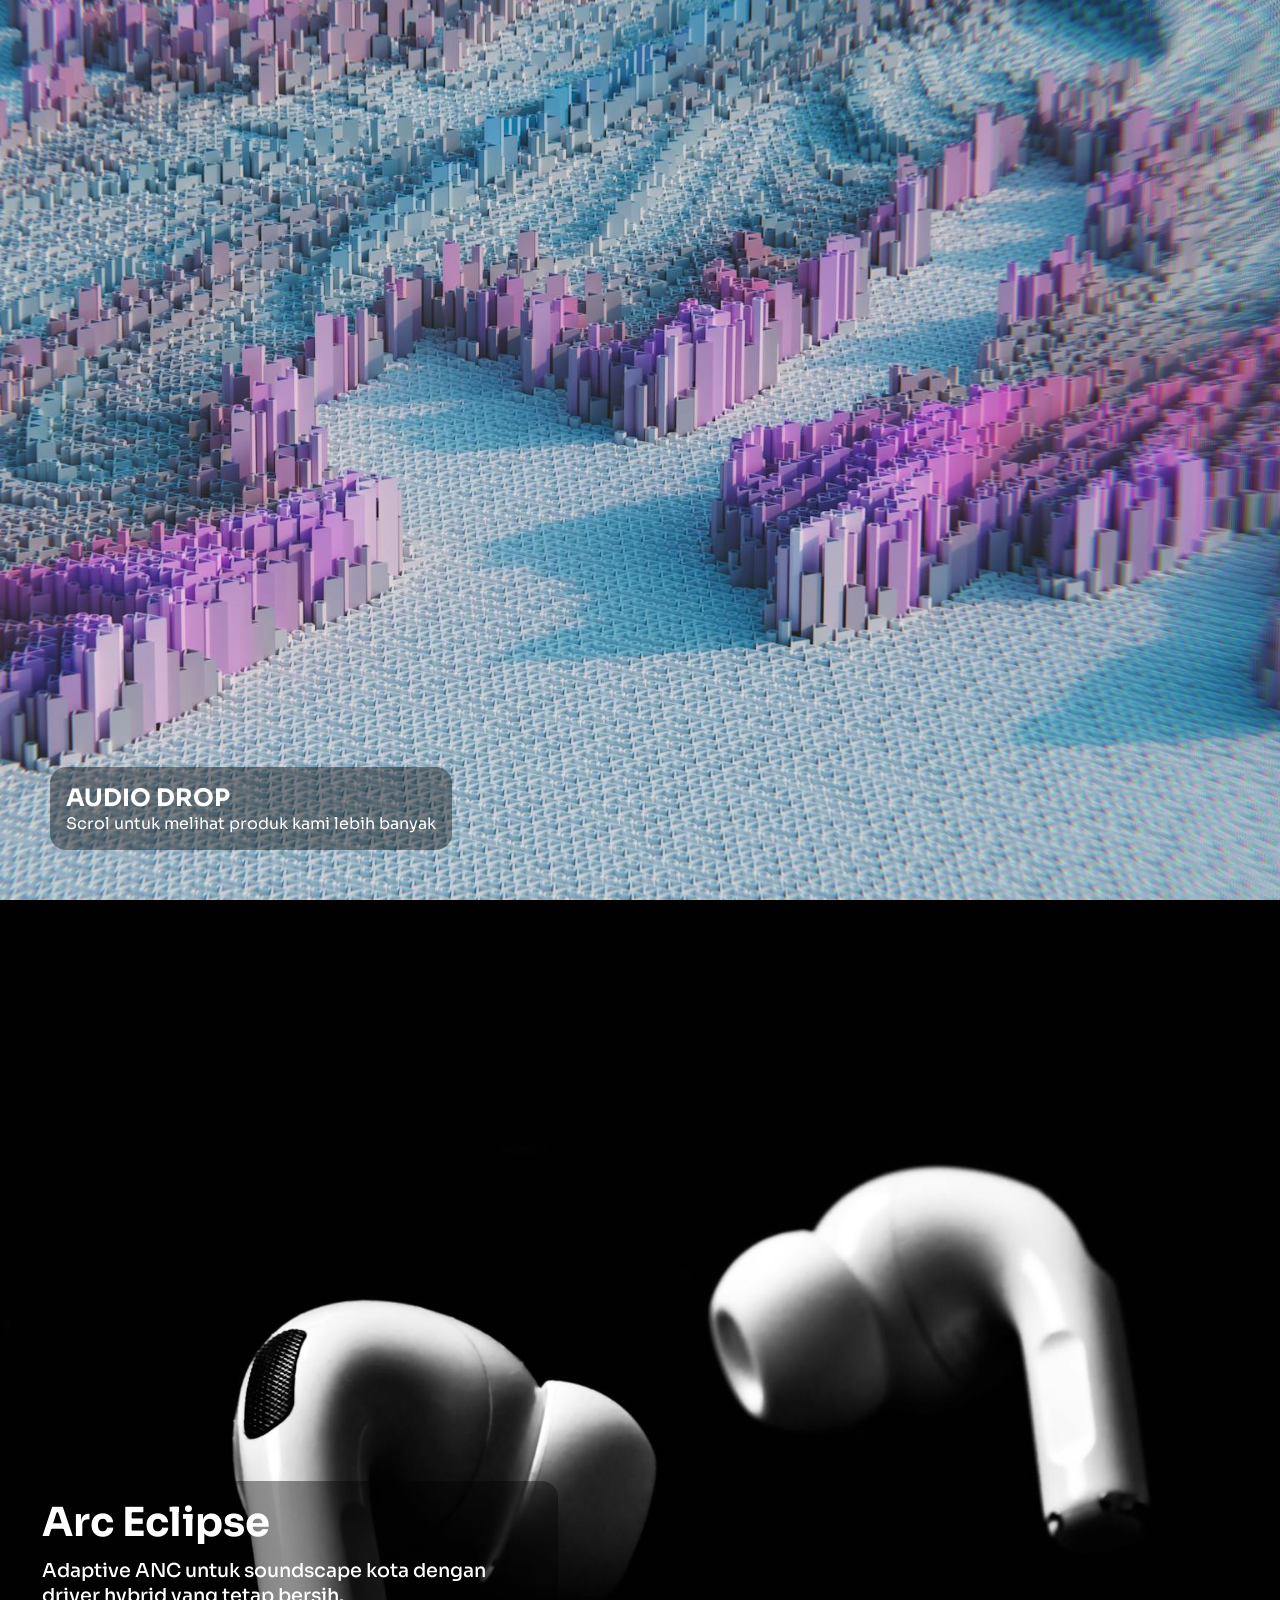
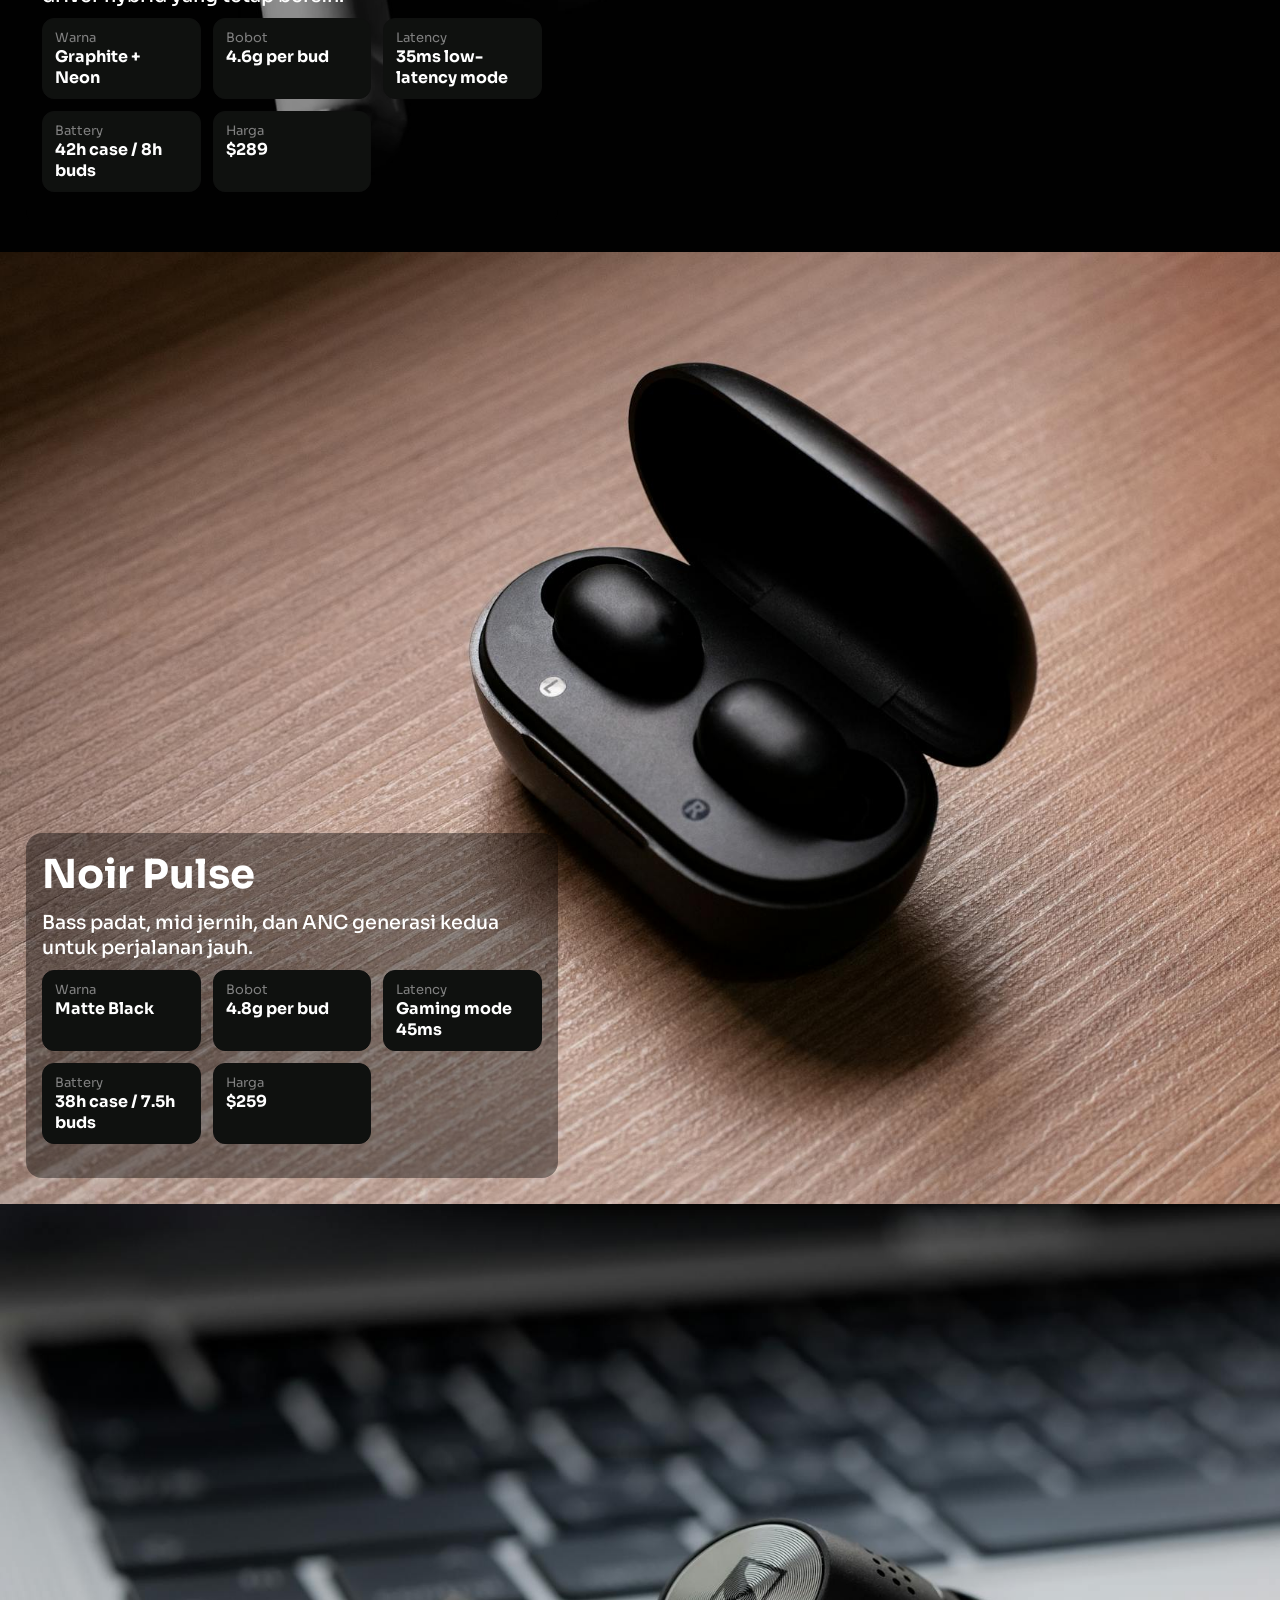
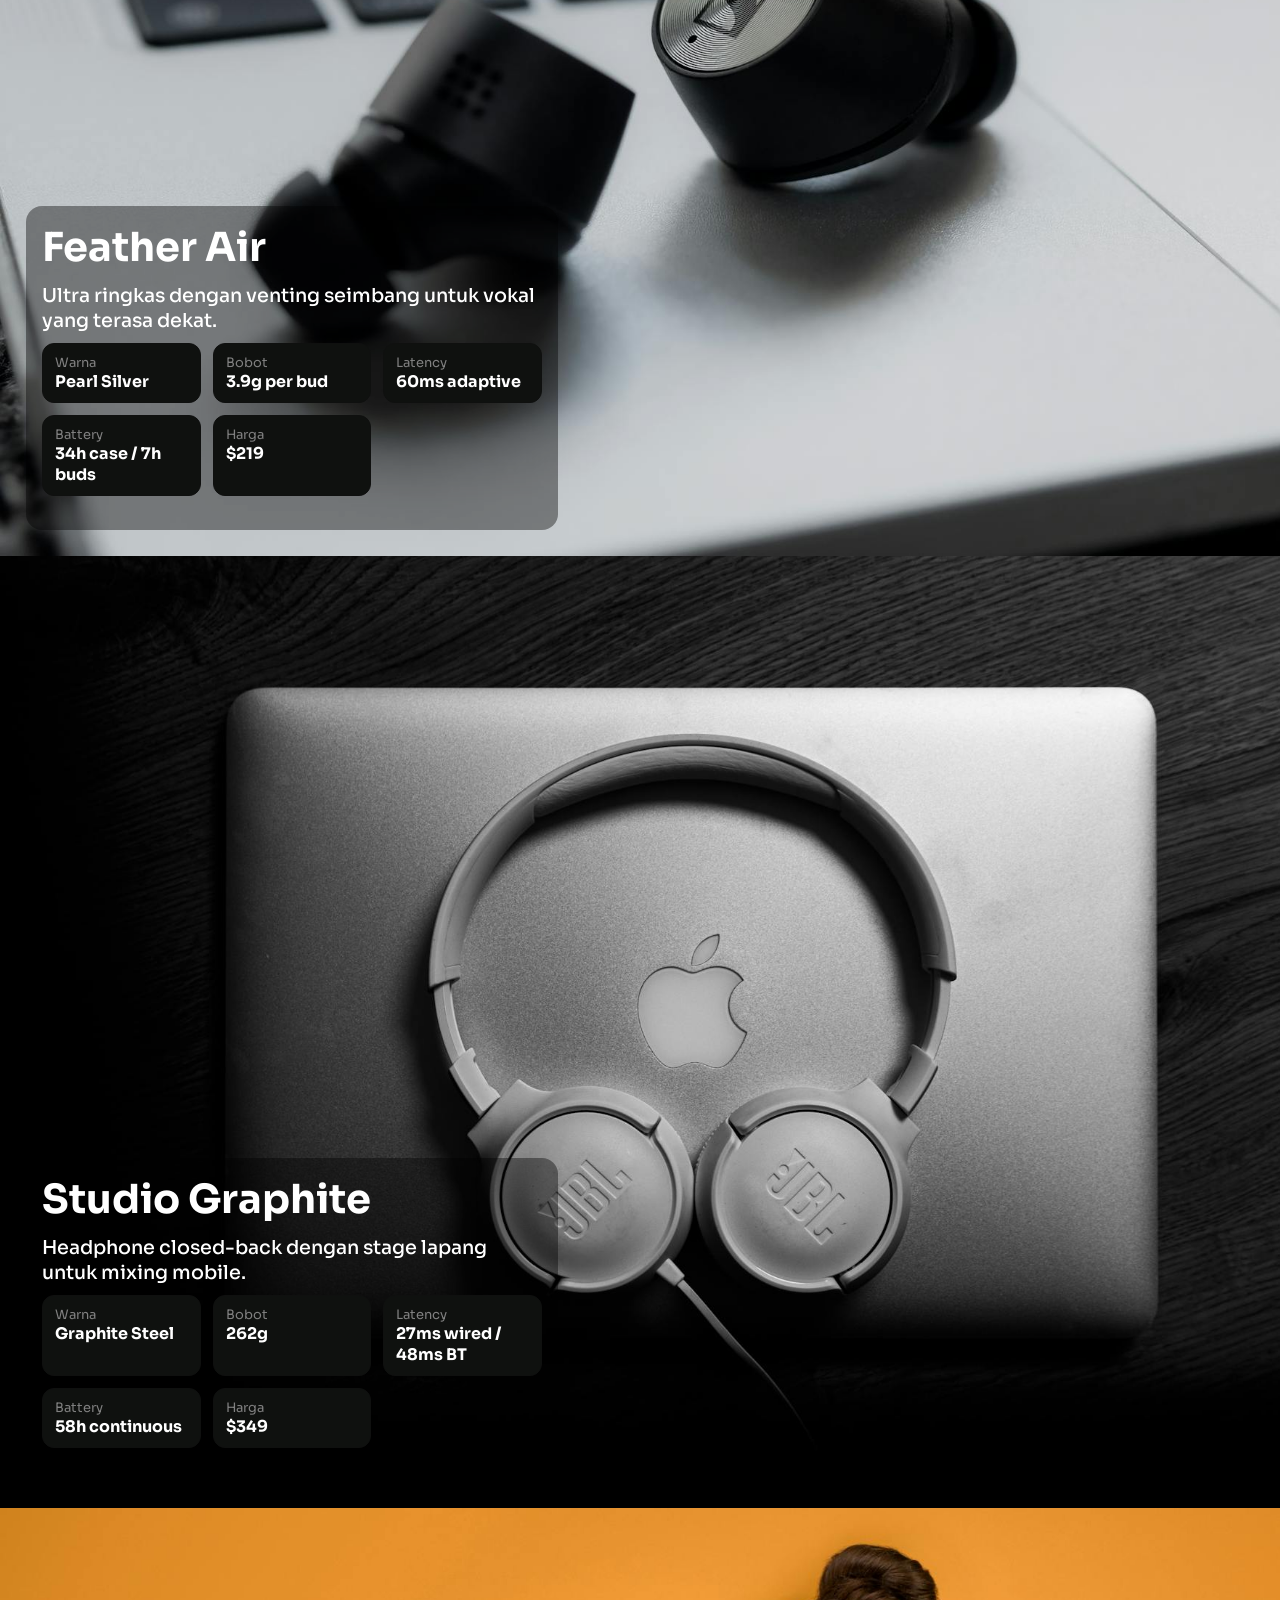
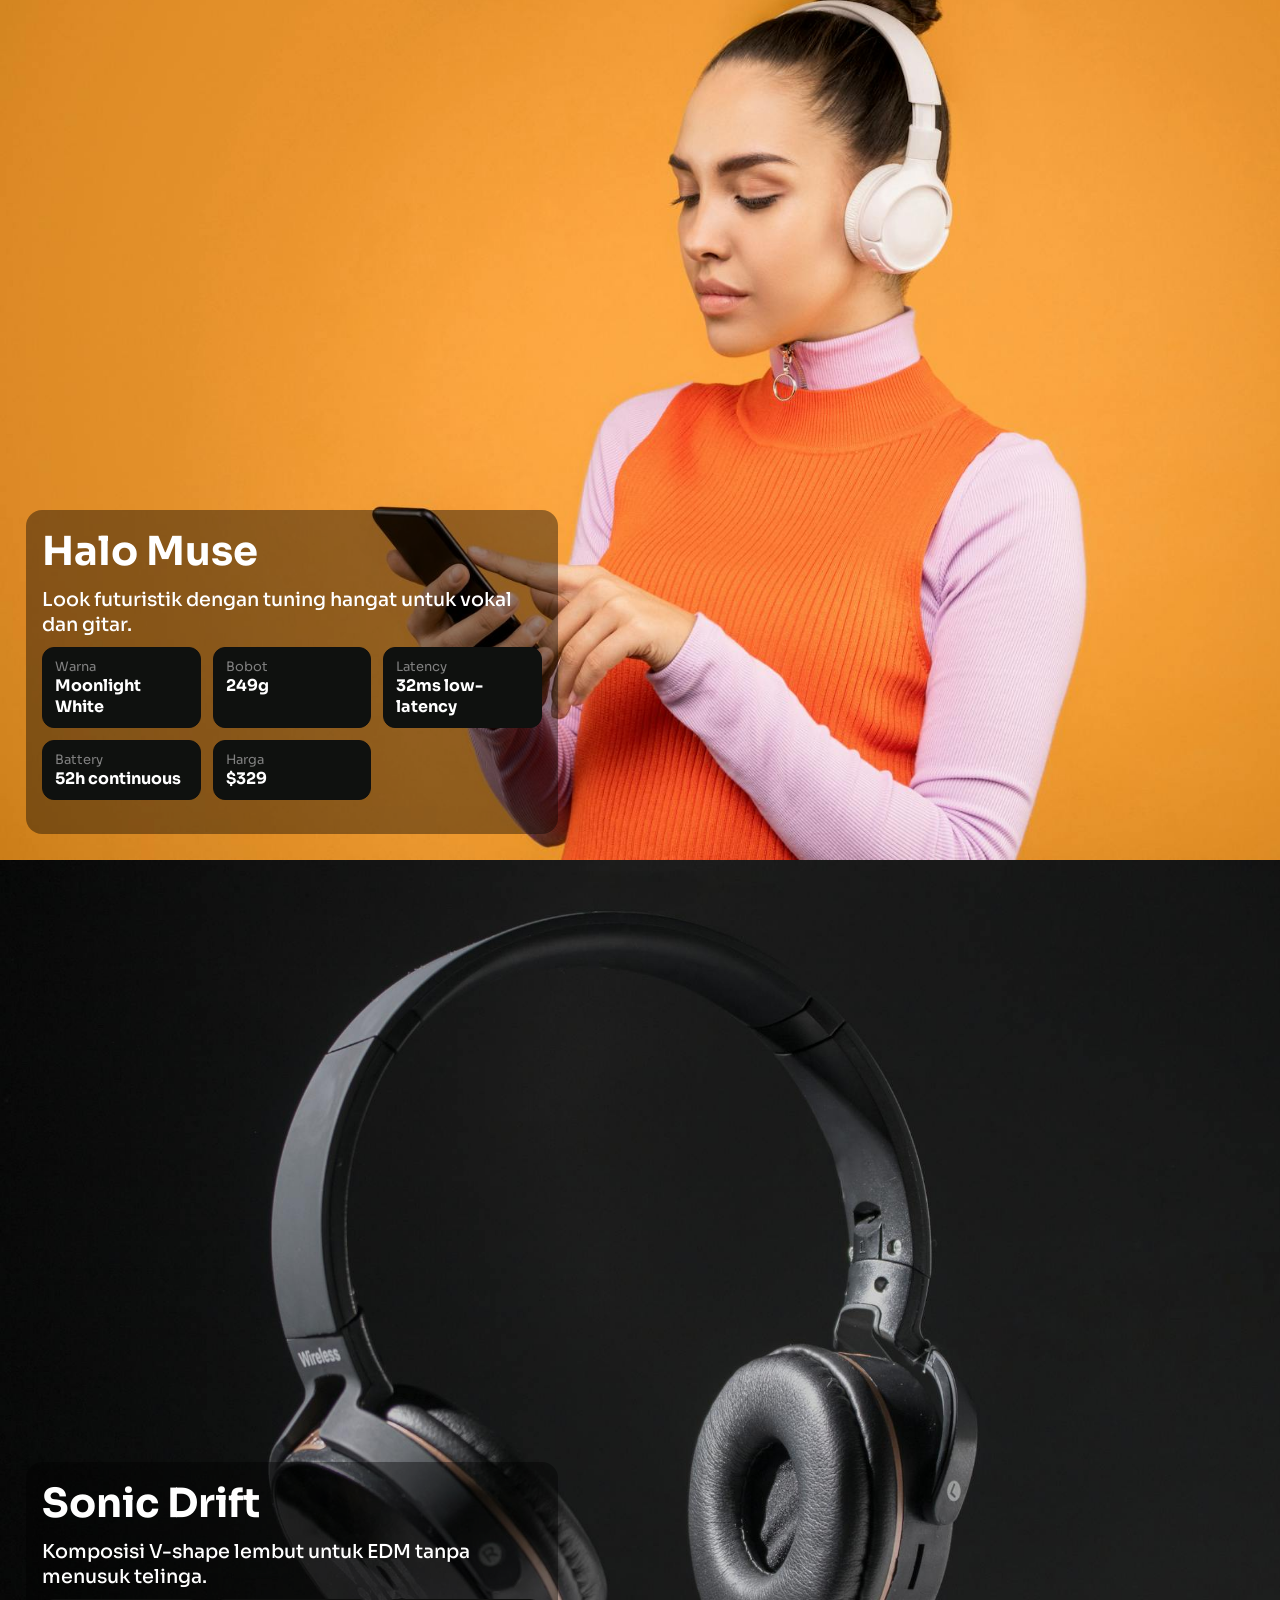
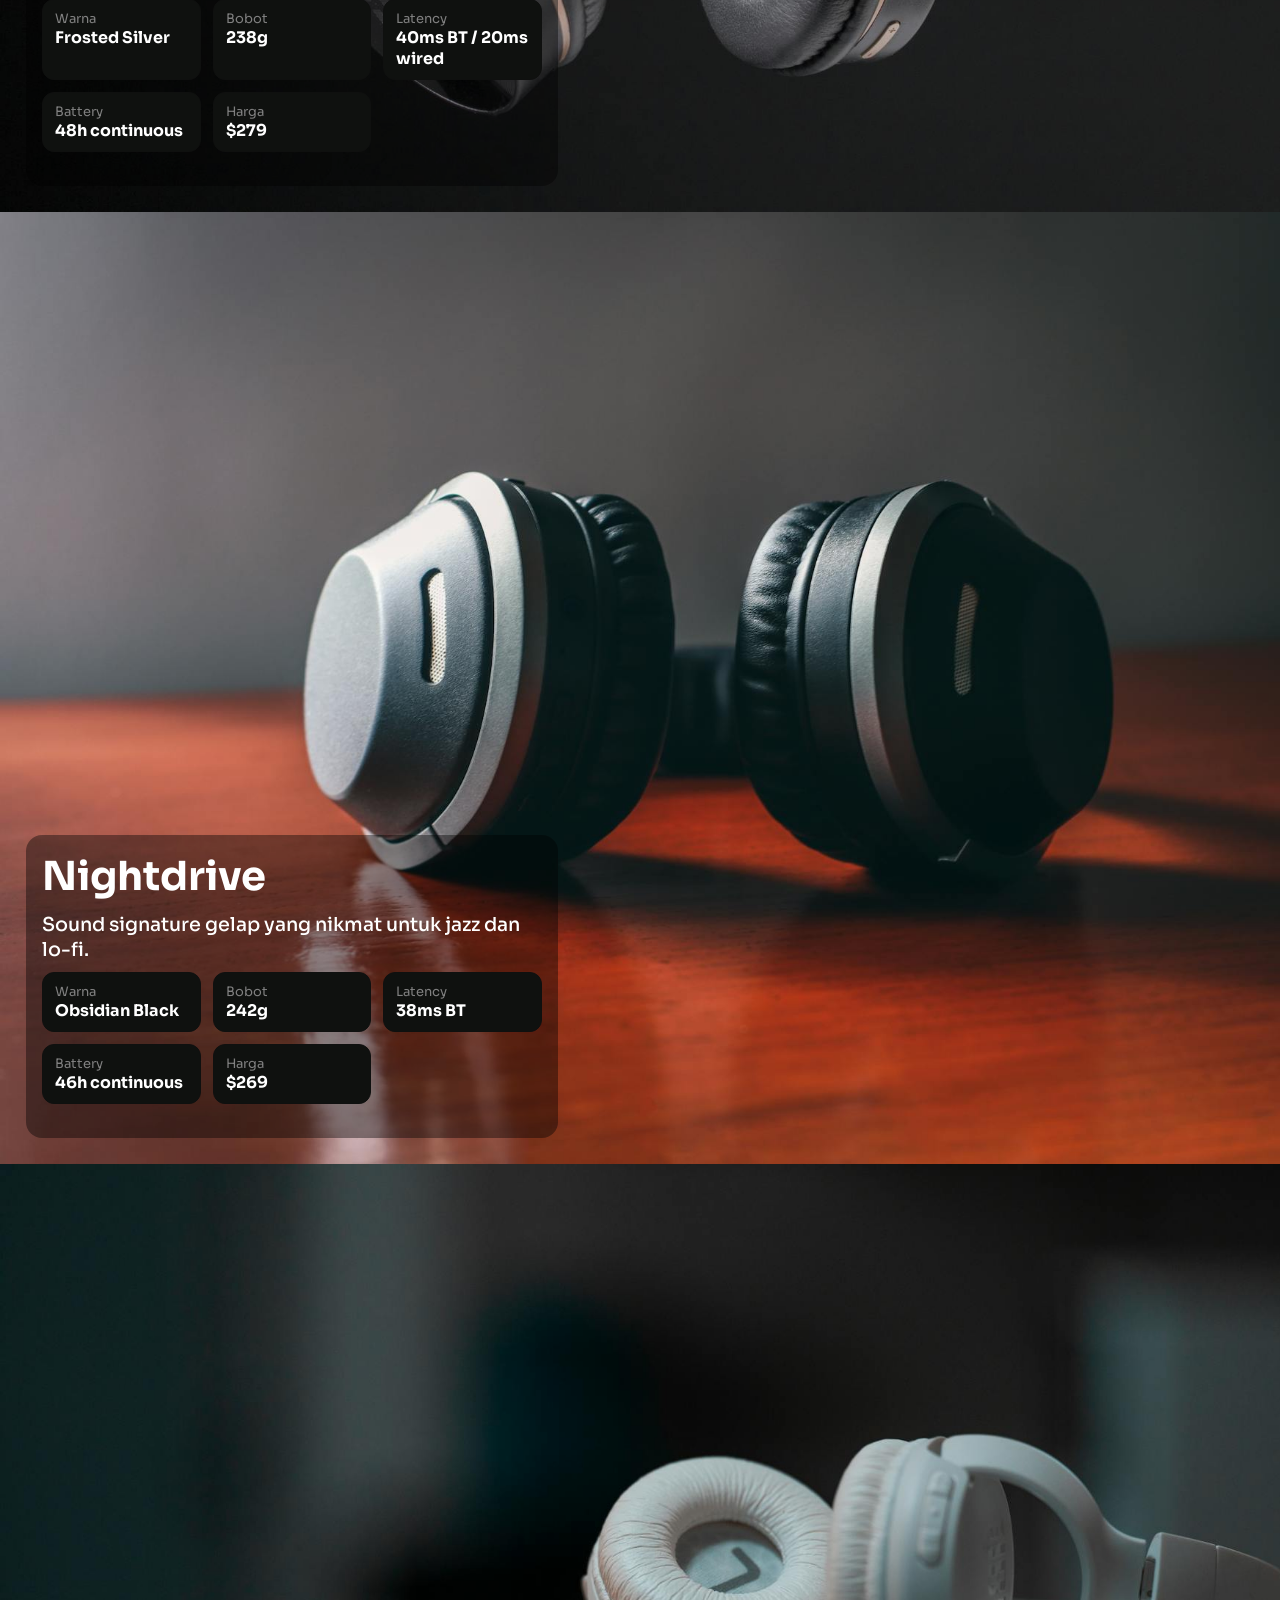
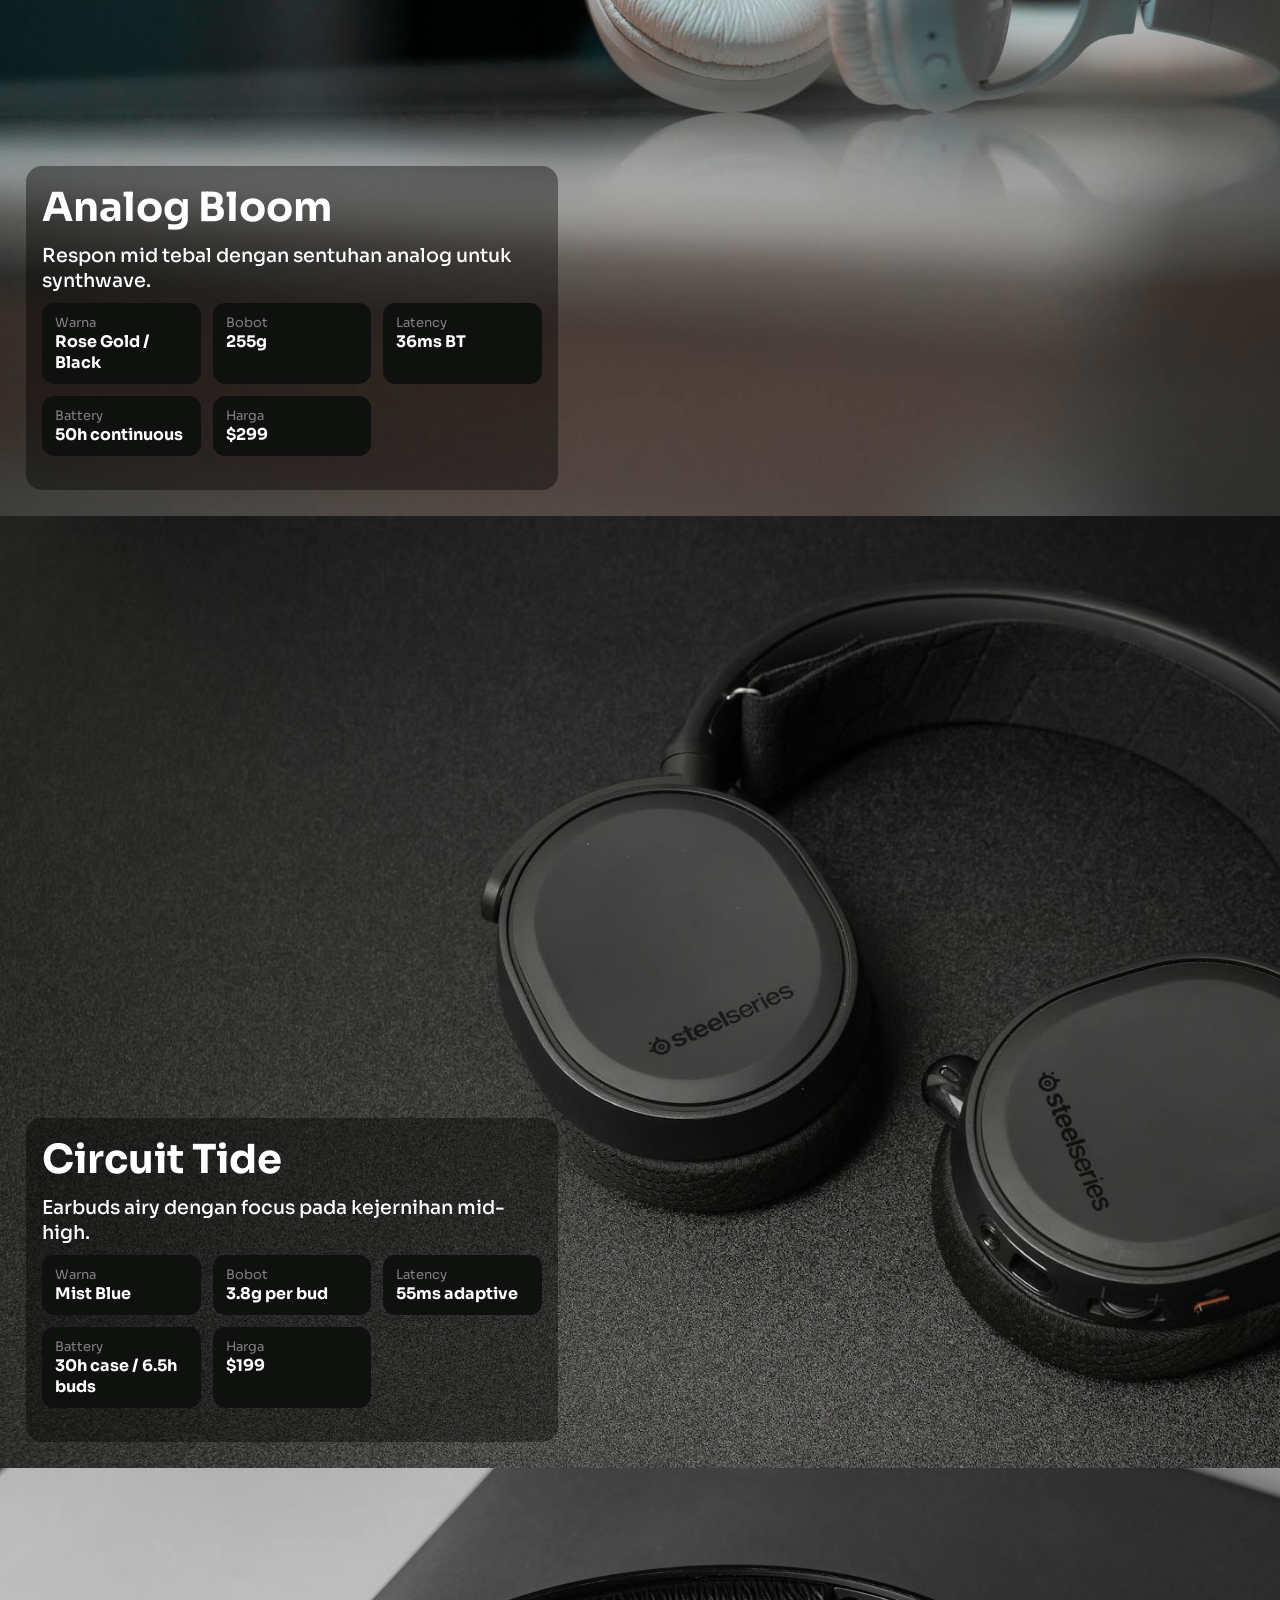
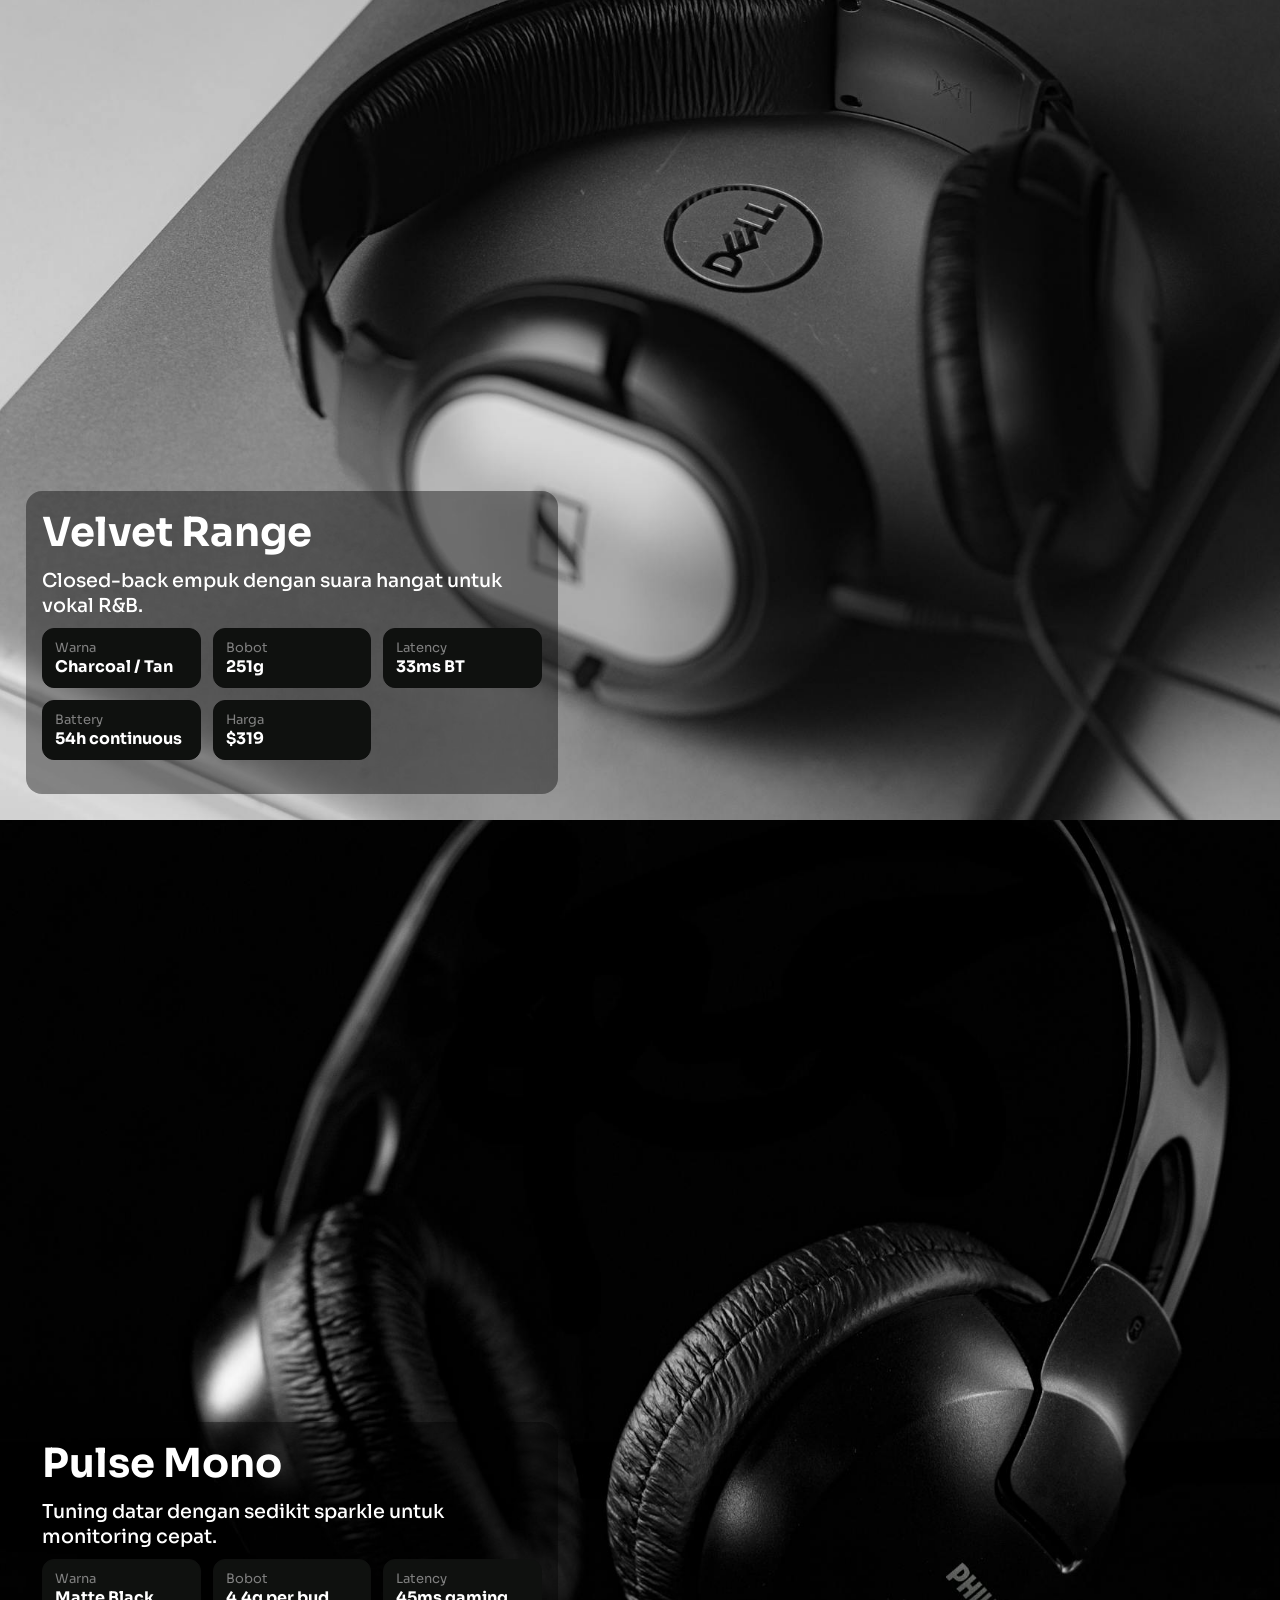
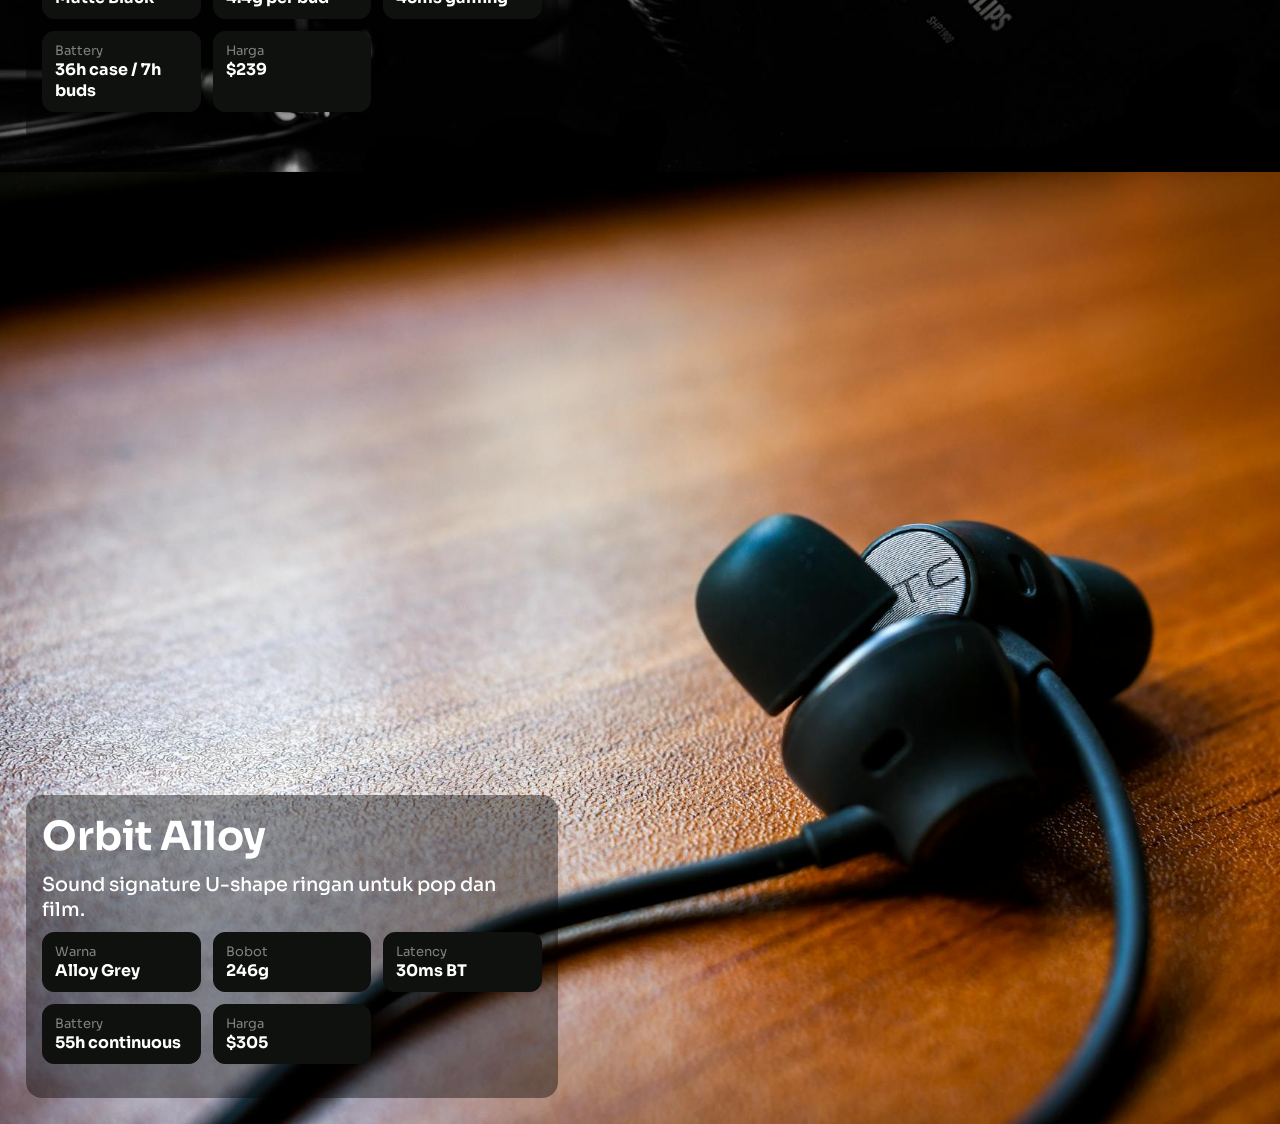
==== index.html @ b4863db9 "first commit" ====
<!DOCTYPE html>
<html lang="en">
<head>
    <meta charset="UTF-8">
    <meta name="viewport" content="width=device-width, initial-scale=1.0">
    <title>Document</title>
    <link rel="stylesheet" href="style.css">
    <link rel="preconnect" href="https://fonts.googleapis.com">
    <link rel="preconnect" href="https://fonts.gstatic.com" crossorigin>
    <link href="https://fonts.googleapis.com/css2?family=Bitcount+Single:wght@100..900&family=Sora:wght@100..800&display=swap" rel="stylesheet">
</head>
<body>
    <section class="hero">
        <div class="hero-text">
            <h1>AUDIO DROP</h1>
            <p>Scrol untuk melihat produk kami lebih banyak</p>
        </div>
    </section>

    <div id="productList"></div>

    <script src="script.js"></script>
</body>
</html>
---- style.css ----
html,
body, *, :root {
    margin: 0;
    padding: 0;
    scroll-snap-type: y mandatory;
    scroll-behavior: smooth;

}

body {
    font-family: "Sora", sans-serif;
}

.hero,
.product {
    scroll-snap-align: start;
}

.title{
    margin-bottom: 10px;
    font-size: 2.5rem;margin-bottom: 10px;
}

.subtitle{
    font-size: 1.2rem;
    font-weight: 500;
}

.hero {
    background-image: url("assets/images/main-image.jpg");
    min-height: 100vh;
    background-size: cover;
    background-position: right;
    position: relative;
}

.hero-text {
    color: white;
    background-color: rgba(0, 0, 0, 0.4);
    padding: 16px;
    position: absolute;
    left: 50px;
    bottom: 50px;
    border-radius: 16px;
}

.product{
    min-height: 100vh;
    background-size: cover;
    background-repeat: no-repeat;
    display: flex;
    flex-direction: column;
    justify-content: end;
    align-items: start;
    padding: 26px;
}

.product-text{
    color: white;
    width: 500px;
    max-width: 750px;
    background-color: rgba(0, 0, 0, 0.4);
    padding: 16px;
    border-radius: 16px;
}

.product-text:hover {
    cursor: pointer;
    background-color: white;
    color: rgb(224, 77, 24);
    transition: all ease-in-out 0.6s;

}

.product-stats{
    display: grid;
    gap: 12px;
    margin: 10px 0 18px;
    grid-template-columns: repeat(auto-fit, minmax(120px, 1fr));
}

.stat{
    padding: 10px 12px;
    border-radius: 12px;
    background-color: #0f110f;
    border: 1px solid #0f100f;
    display: flex;
    flex-direction: column;
}

.label{
    color: gray;
    font-size: 13px;
}

.value{
    font-weight: 700;
}
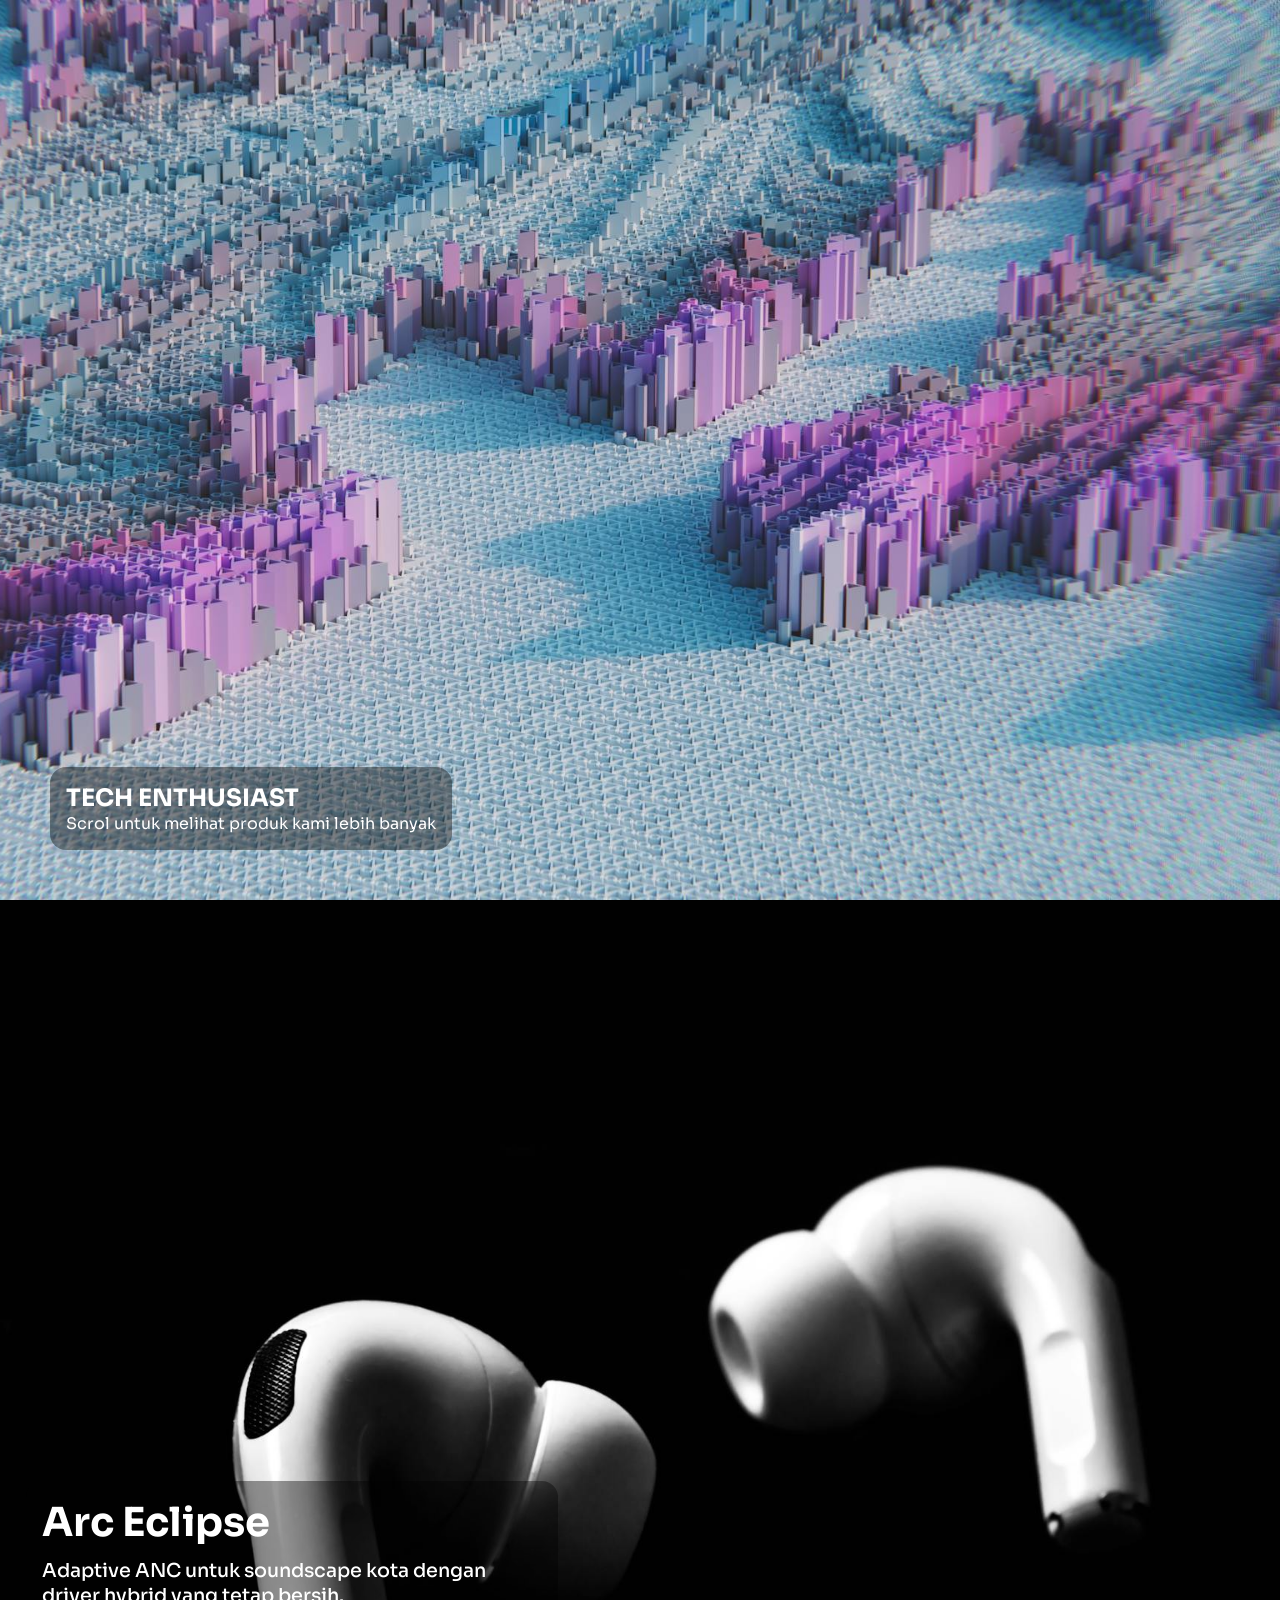
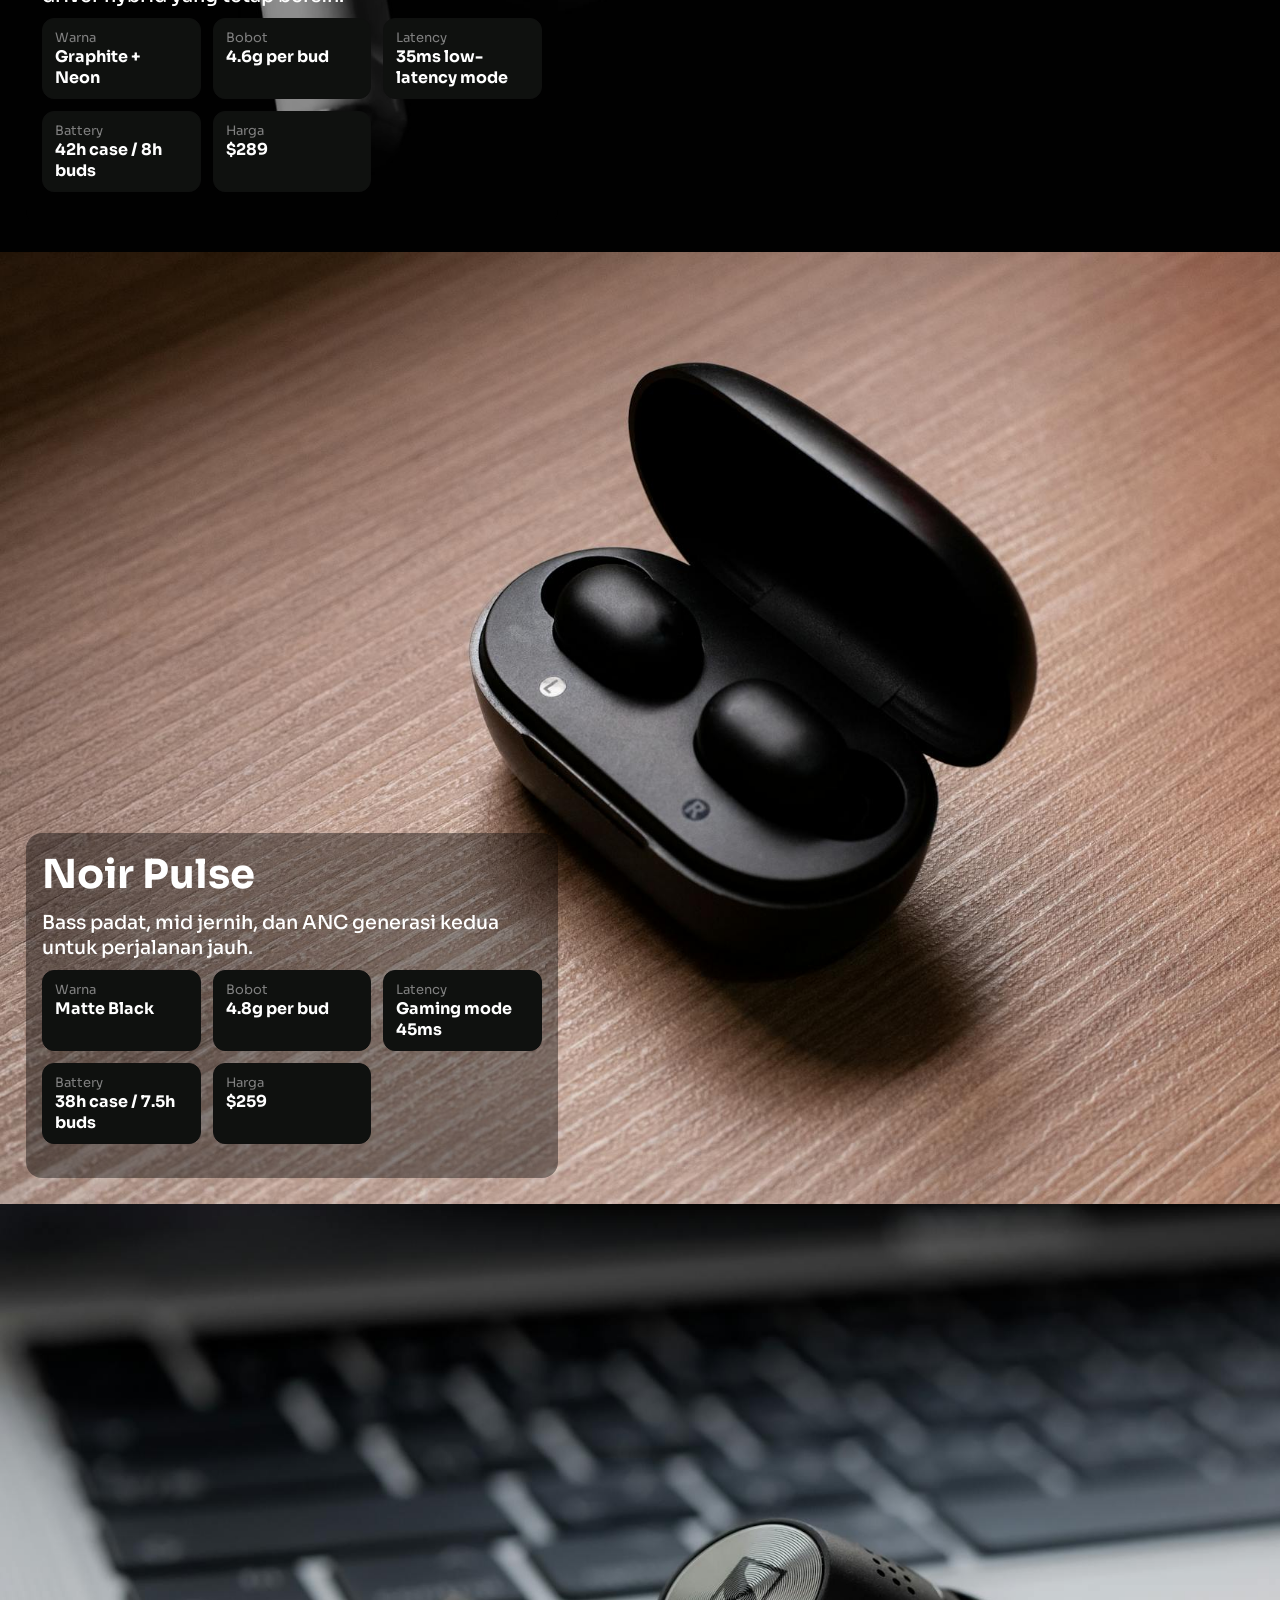
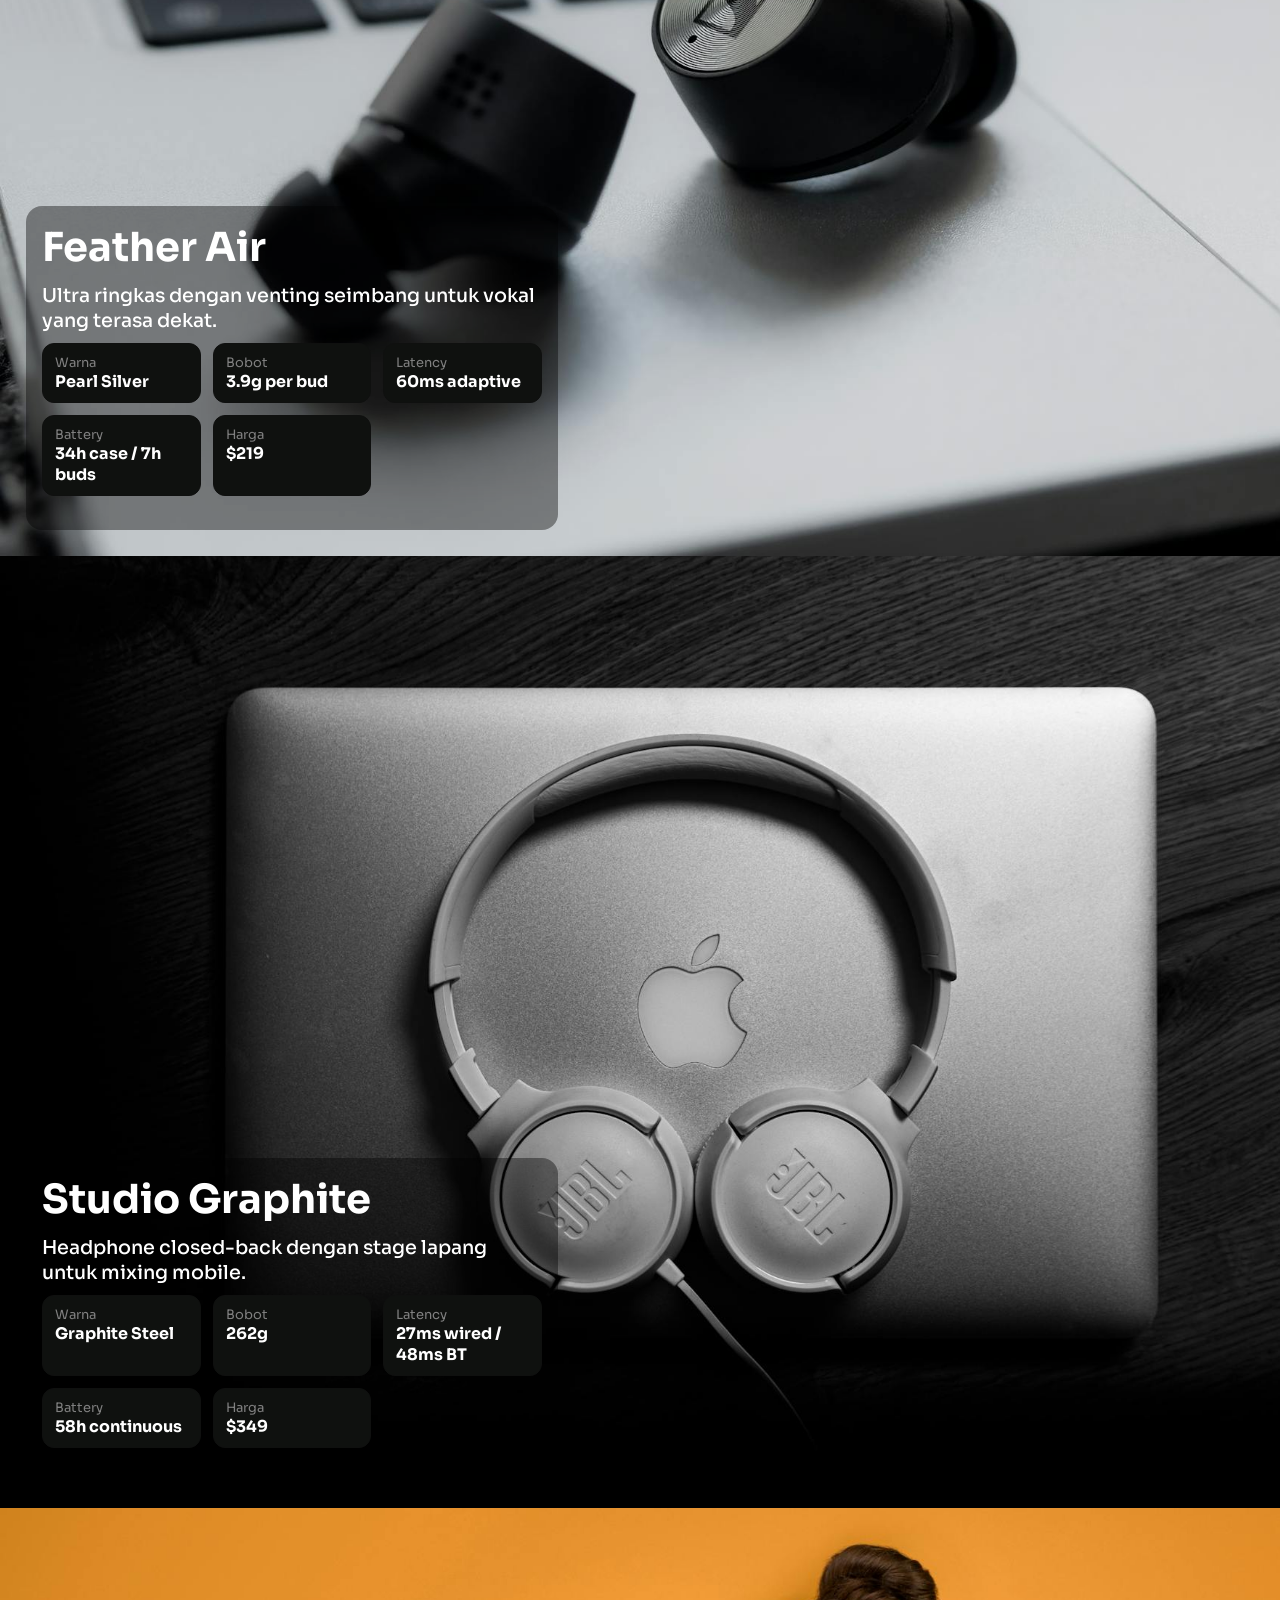
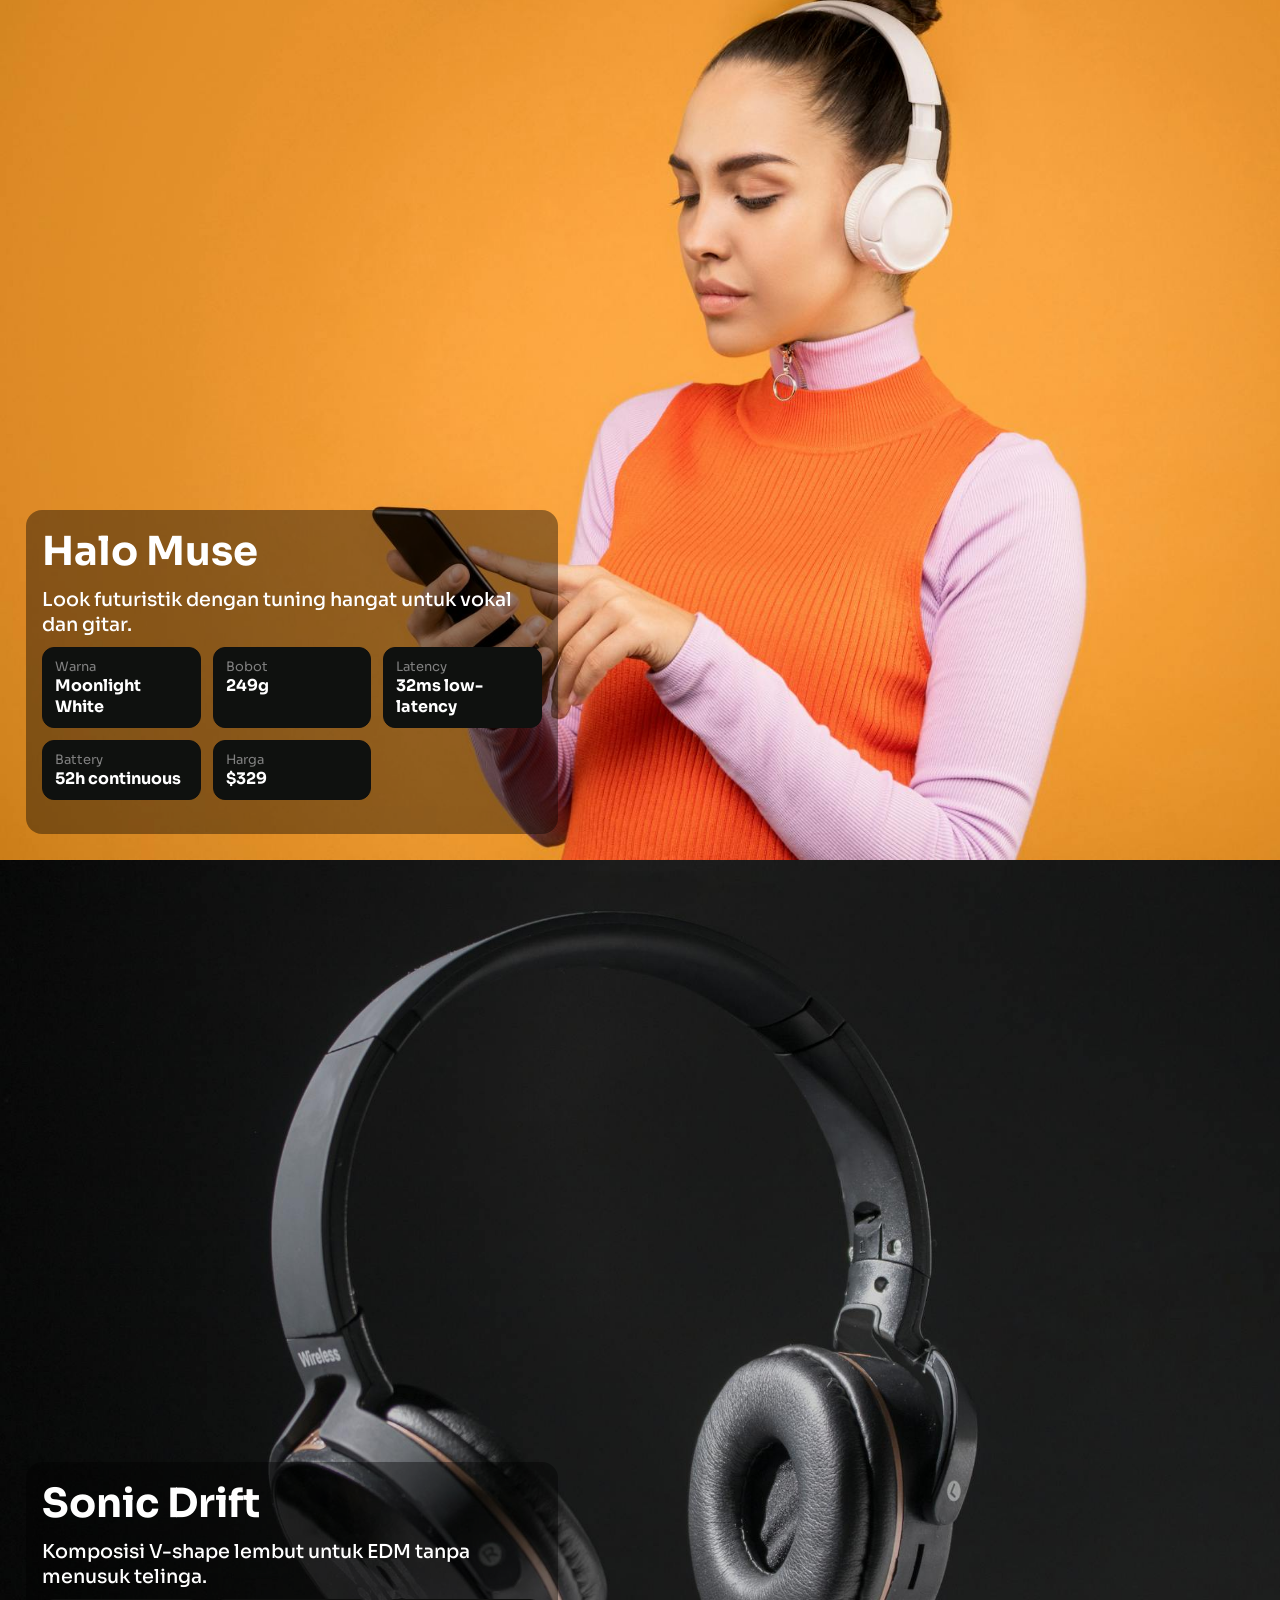
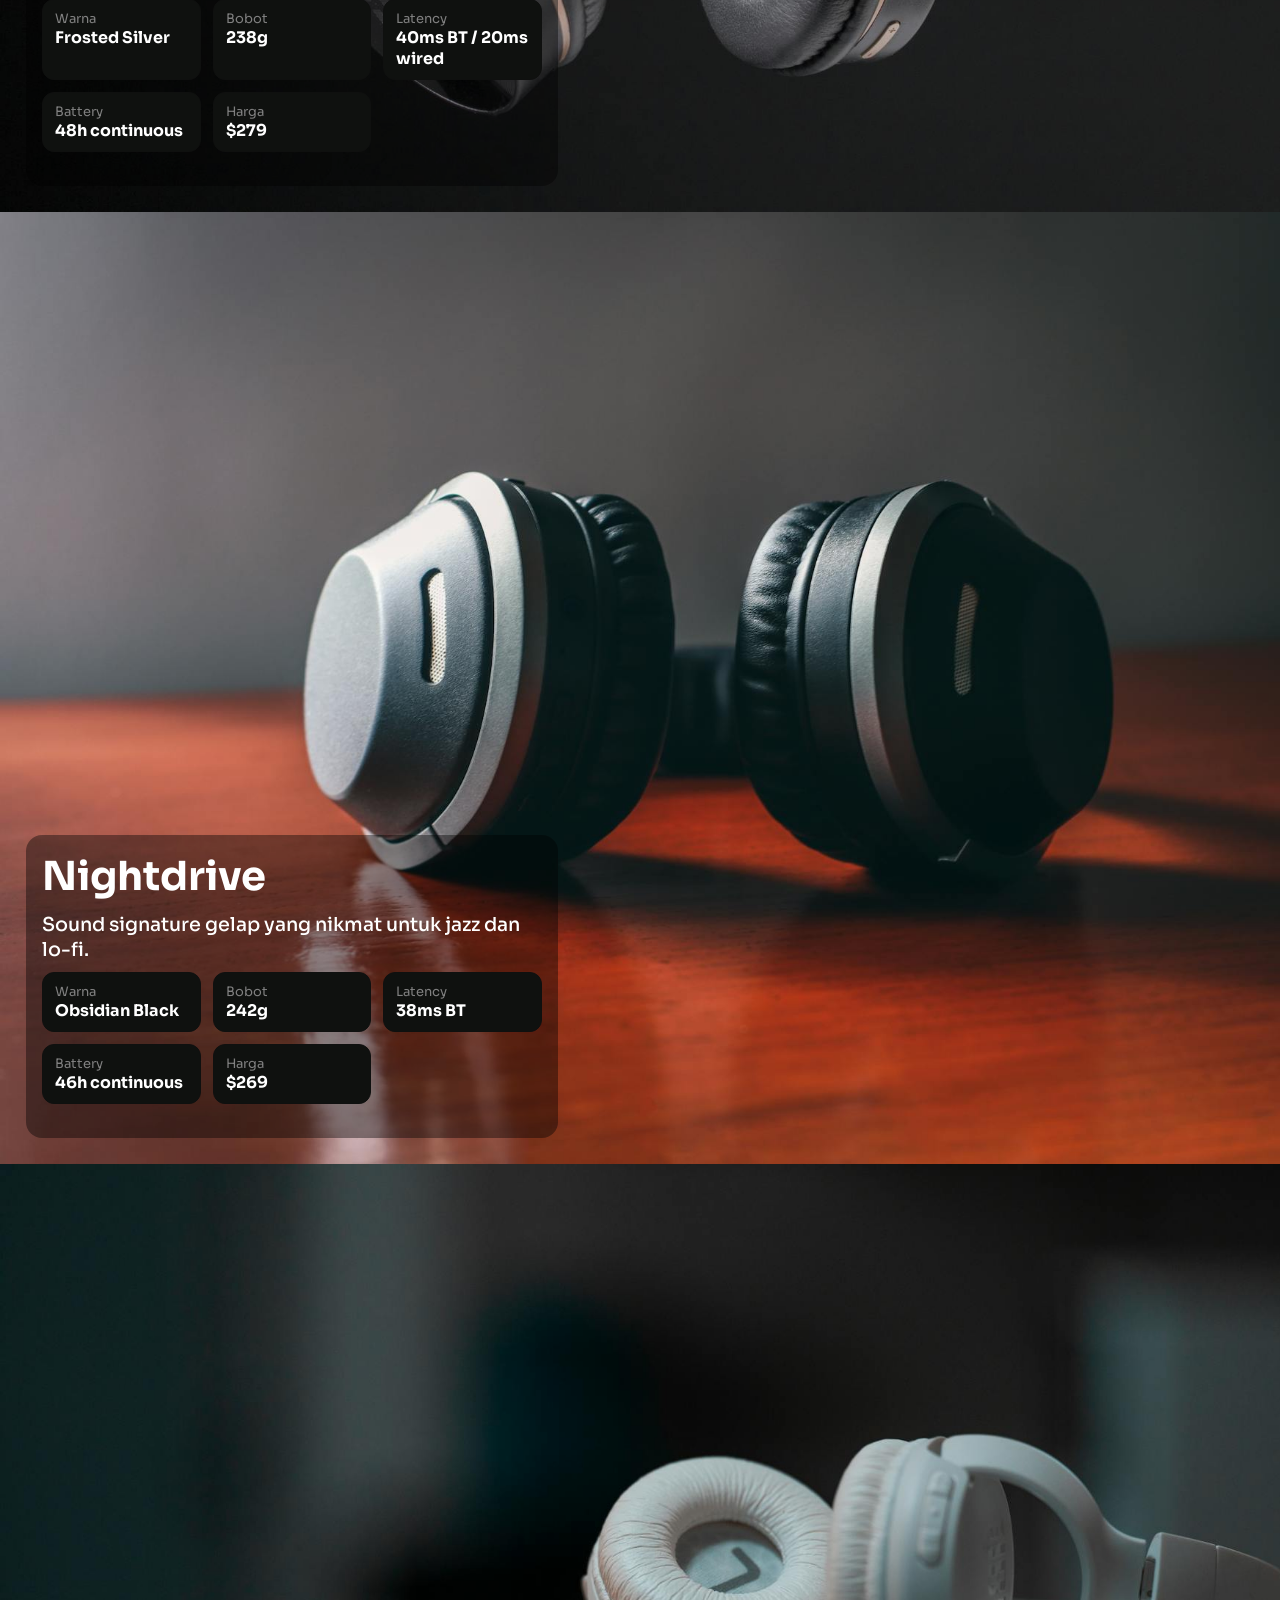
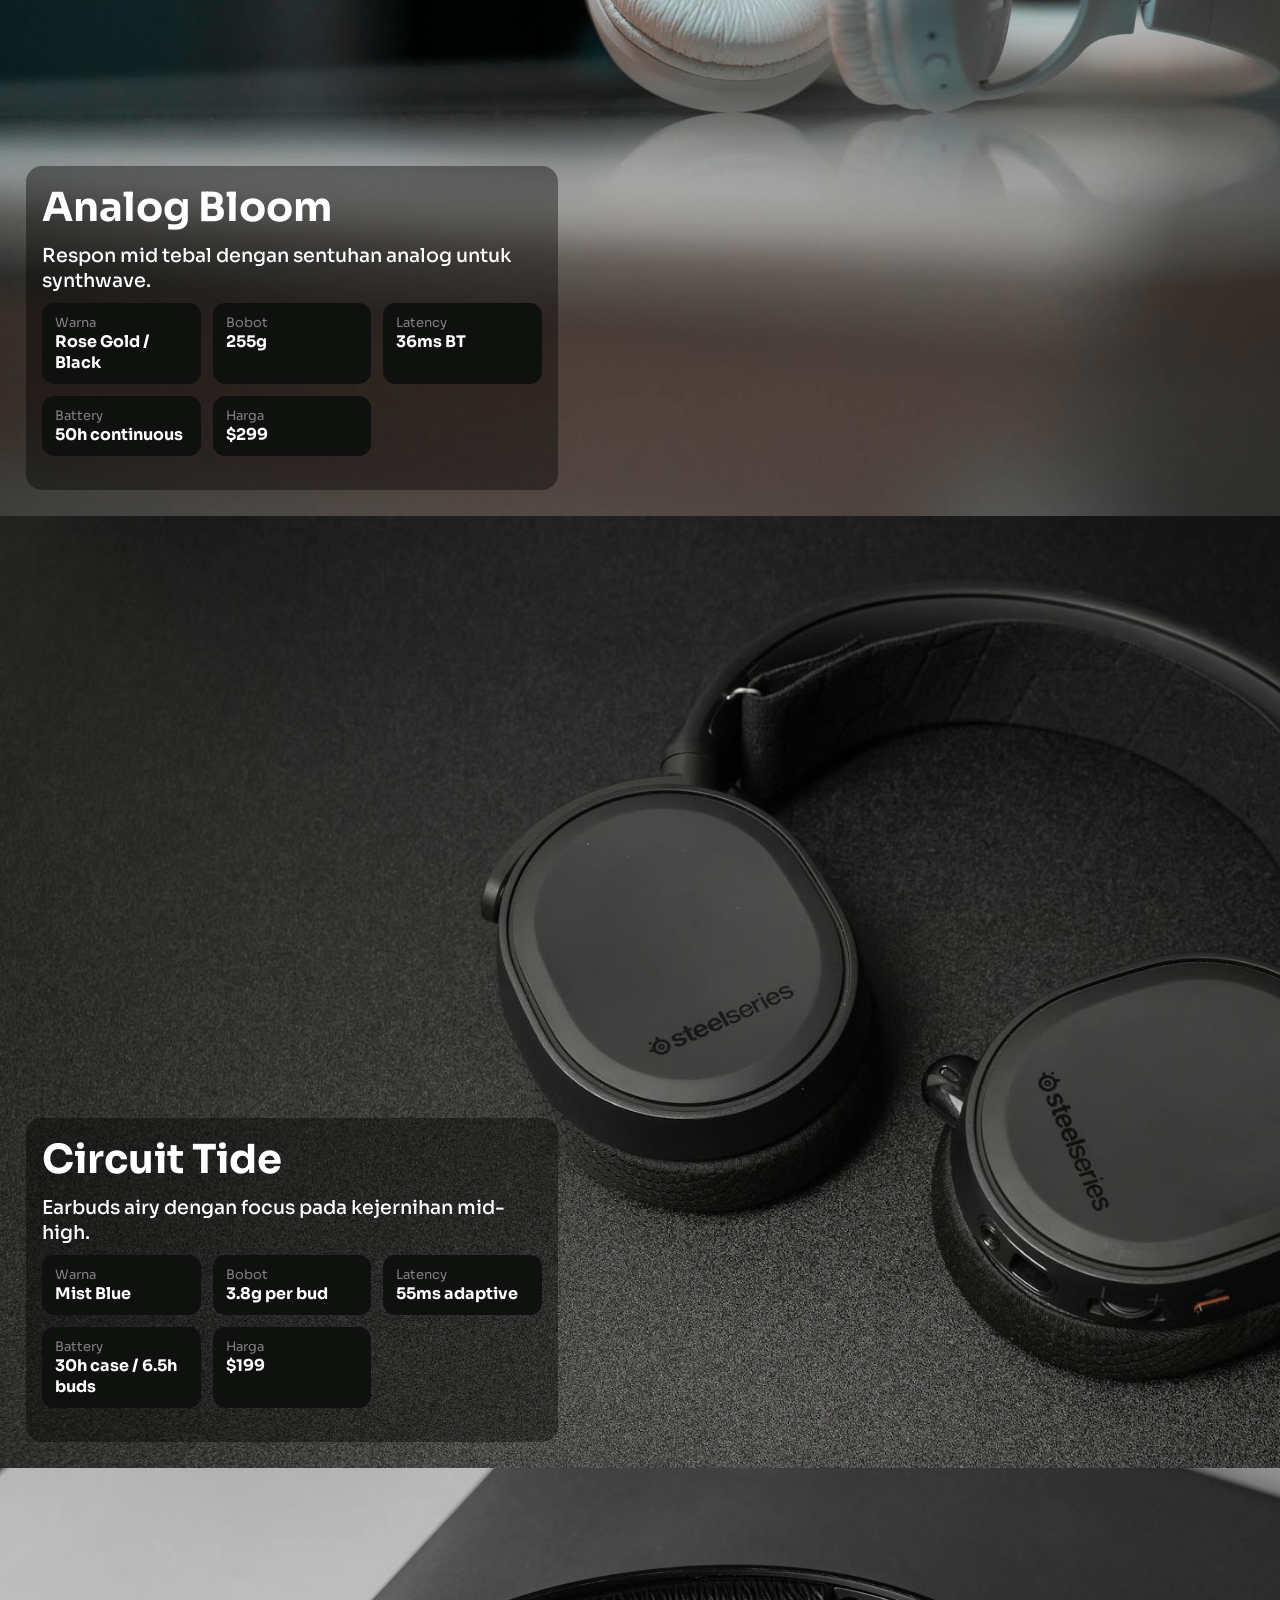
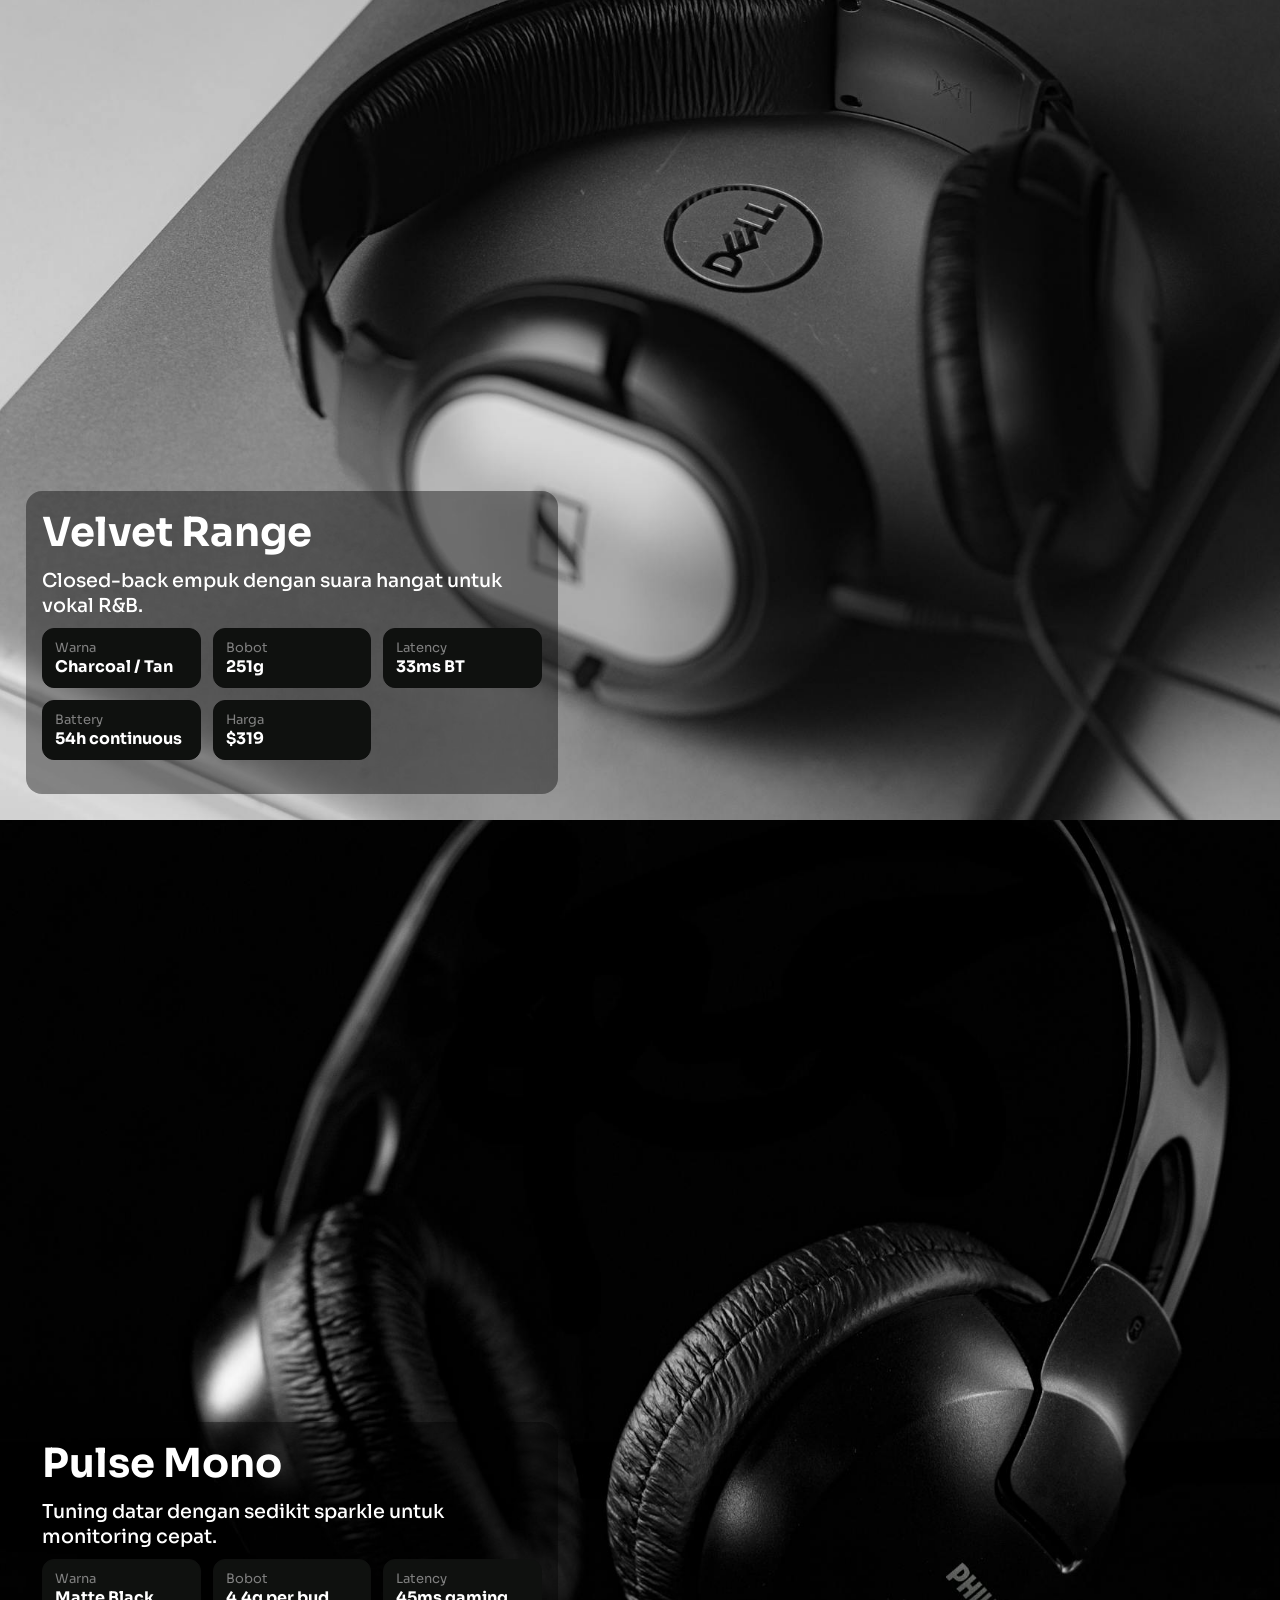
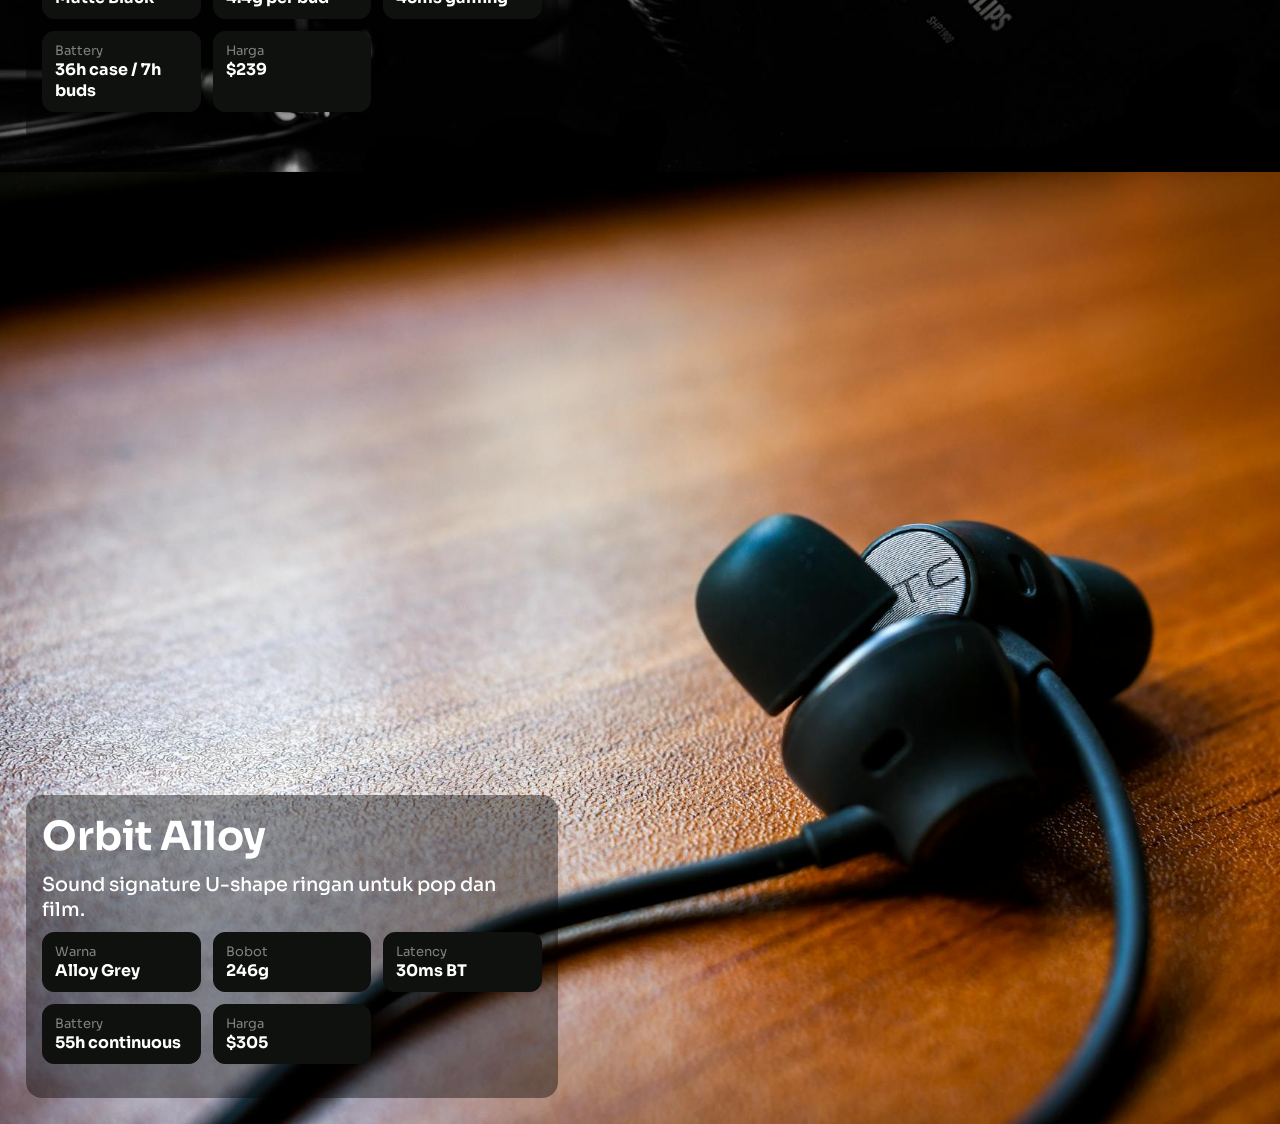
==== commit 6fd09c27: "chage title" ====
--- a/index.html
+++ b/index.html
@@ -12,7 +12,7 @@
 <body>
     <section class="hero">
         <div class="hero-text">
-            <h1>AUDIO DROP</h1>
+            <h1>TECH ENTHUSIAST</h1>
             <p>Scrol untuk melihat produk kami lebih banyak</p>
         </div>
     </section>
